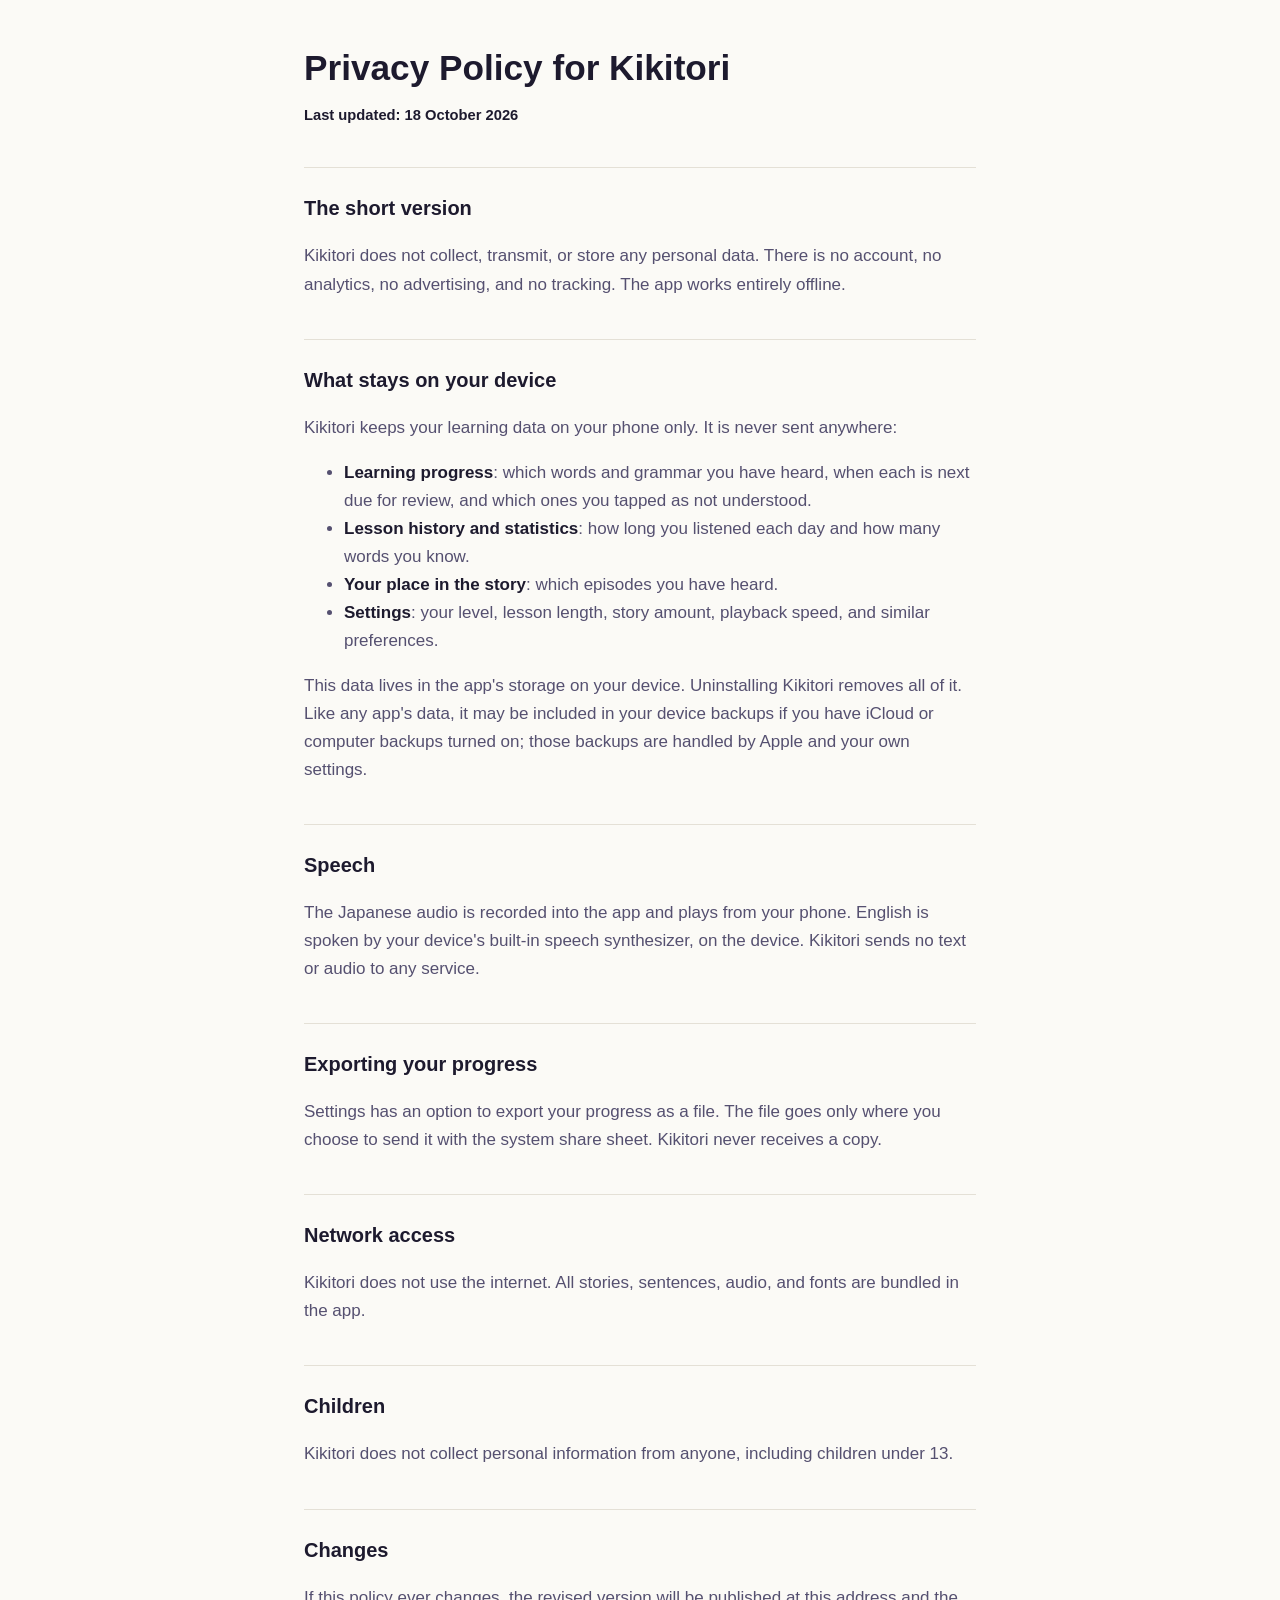
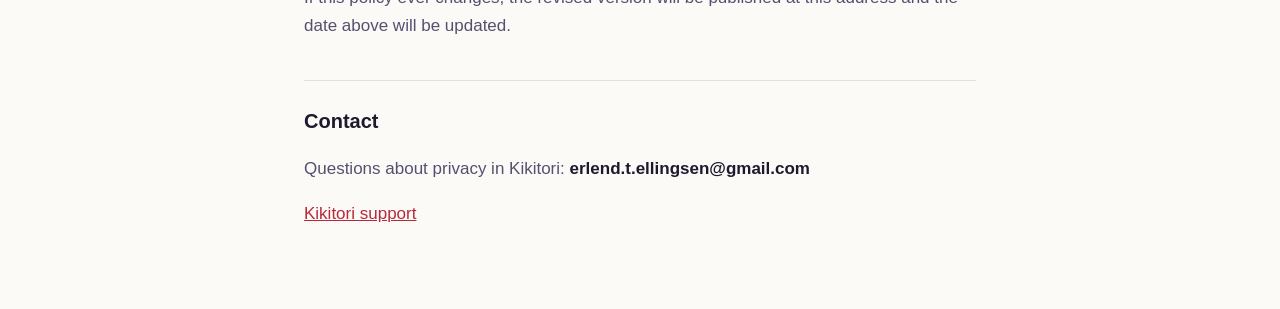
==== privacy.html @ 83e37681 "Kikitori support page and privacy policy Generated from store/site in the kikitori repo." ====
<!doctype html>
<html lang="en">
<head>
<meta charset="utf-8">
<meta name="viewport" content="width=device-width, initial-scale=1">
<title>Kikitori — Privacy Policy</title>
<link rel="stylesheet" href="style.css">
</head>
<body>
<main>
<h1>Privacy Policy for Kikitori</h1>
<p class="updated"><strong>Last updated: 18 October 2026</strong></p>
<h2>The short version</h2>
<p>Kikitori does not collect, transmit, or store any personal data. There is no account, no analytics, no advertising, and no tracking. The app works entirely offline.</p>
<h2>What stays on your device</h2>
<p>Kikitori keeps your learning data on your phone only. It is never sent anywhere:</p>
<ul>
  <li><strong>Learning progress</strong>: which words and grammar you have heard, when each is next due for review, and which ones you tapped as not understood.</li>
  <li><strong>Lesson history and statistics</strong>: how long you listened each day and how many words you know.</li>
  <li><strong>Your place in the story</strong>: which episodes you have heard.</li>
  <li><strong>Settings</strong>: your level, lesson length, story amount, playback speed, and similar preferences.</li>
</ul>
<p>This data lives in the app's storage on your device. Uninstalling Kikitori removes all of it. Like any app's data, it may be included in your device backups if you have iCloud or computer backups turned on; those backups are handled by Apple and your own settings.</p>
<h2>Speech</h2>
<p>The Japanese audio is recorded into the app and plays from your phone. English is spoken by your device's built-in speech synthesizer, on the device. Kikitori sends no text or audio to any service.</p>
<h2>Exporting your progress</h2>
<p>Settings has an option to export your progress as a file. The file goes only where you choose to send it with the system share sheet. Kikitori never receives a copy.</p>
<h2>Network access</h2>
<p>Kikitori does not use the internet. All stories, sentences, audio, and fonts are bundled in the app.</p>
<h2>Children</h2>
<p>Kikitori does not collect personal information from anyone, including children under 13.</p>
<h2>Changes</h2>
<p>If this policy ever changes, the revised version will be published at this address and the date above will be updated.</p>
<h2>Contact</h2>
<p>Questions about privacy in Kikitori: <strong>erlend.t.ellingsen@gmail.com</strong> </p>
<p><a href="./">Kikitori support</a></p>
</main>
</body>
</html>
---- style.css ----
:root {
  --bg: #fbfaf6; --fg: #1d1a2e; --muted: #555070; --accent: #b8283a; --rule: #e4e0d6;
  color-scheme: light dark;
}
@media (prefers-color-scheme: dark) {
  :root { --bg: #0d0b1f; --fg: #f4e7c3; --muted: #b9b3d9; --accent: #ffb35c; --rule: #2d2858; }
}
body {
  margin: 0; background: var(--bg); color: var(--fg);
  font: 17px/1.65 -apple-system, BlinkMacSystemFont, "Segoe UI", "Hiragino Sans", "Noto Sans JP", sans-serif;
}
main { max-width: 42rem; margin: 0 auto; padding: 48px 20px 64px; }
h1 { font-size: 2.2rem; line-height: 1.15; margin: 0 0 .3em; }
h2 { font-size: 1.25rem; margin: 2em 0 .4em; padding-top: 1.2em; border-top: 1px solid var(--rule); }
h3 { font-size: 1.02rem; margin: 1.4em 0 .2em; }
p, li { color: var(--muted); }
strong { color: var(--fg); }
a { color: var(--accent); }
.lede { font-size: 1.12rem; }
.updated { font-size: .92rem; }
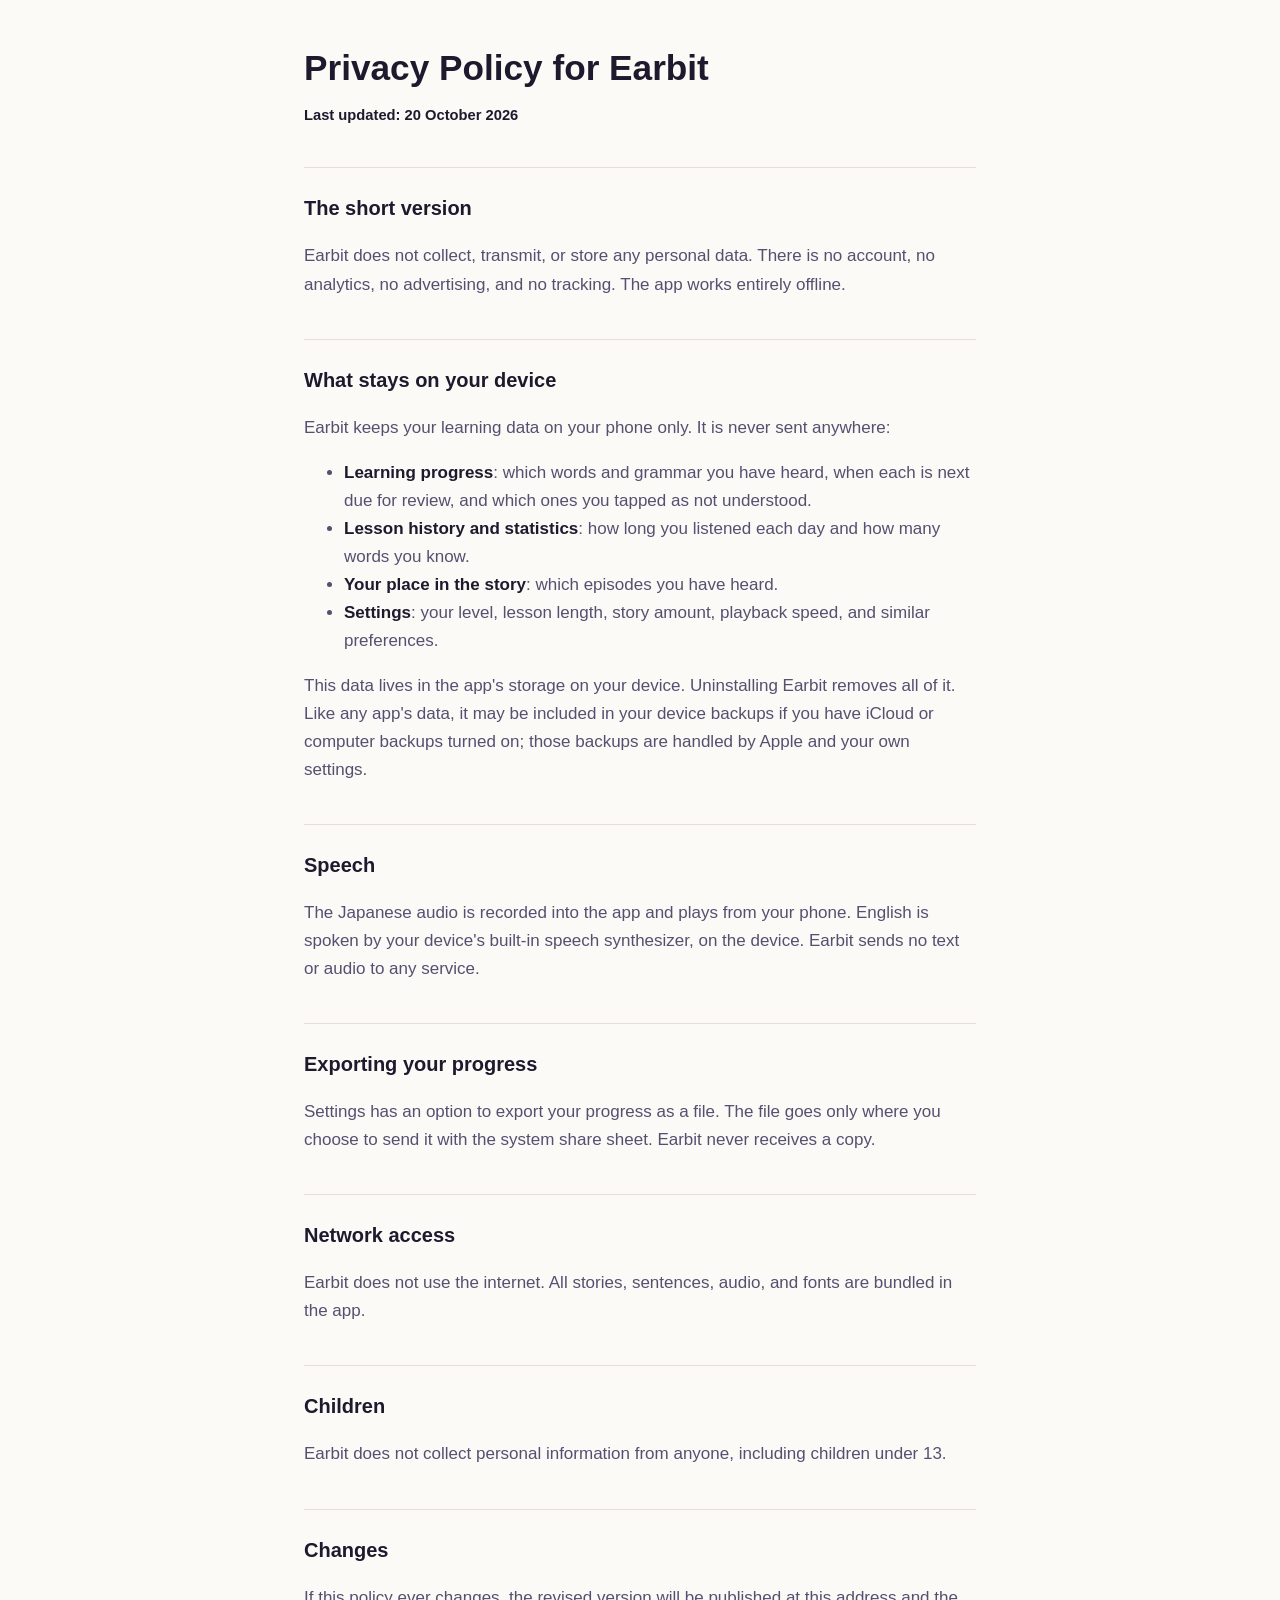
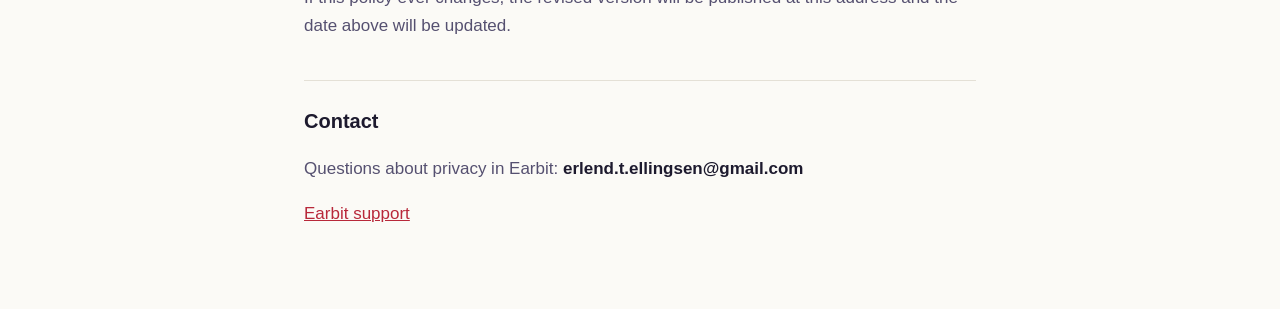
==== commit 7ac7e3a9: "Earbit: support page and privacy policy (renamed from Kikitori)" ====
--- a/privacy.html
+++ b/privacy.html
@@ -3,37 +3,37 @@
 <head>
 <meta charset="utf-8">
 <meta name="viewport" content="width=device-width, initial-scale=1">
-<title>Kikitori — Privacy Policy</title>
+<title>Earbit — Privacy Policy</title>
 <link rel="stylesheet" href="style.css">
 </head>
 <body>
 <main>
-<h1>Privacy Policy for Kikitori</h1>
-<p class="updated"><strong>Last updated: 18 October 2026</strong></p>
+<h1>Privacy Policy for Earbit</h1>
+<p class="updated"><strong>Last updated: 20 October 2026</strong></p>
 <h2>The short version</h2>
-<p>Kikitori does not collect, transmit, or store any personal data. There is no account, no analytics, no advertising, and no tracking. The app works entirely offline.</p>
+<p>Earbit does not collect, transmit, or store any personal data. There is no account, no analytics, no advertising, and no tracking. The app works entirely offline.</p>
 <h2>What stays on your device</h2>
-<p>Kikitori keeps your learning data on your phone only. It is never sent anywhere:</p>
+<p>Earbit keeps your learning data on your phone only. It is never sent anywhere:</p>
 <ul>
   <li><strong>Learning progress</strong>: which words and grammar you have heard, when each is next due for review, and which ones you tapped as not understood.</li>
   <li><strong>Lesson history and statistics</strong>: how long you listened each day and how many words you know.</li>
   <li><strong>Your place in the story</strong>: which episodes you have heard.</li>
   <li><strong>Settings</strong>: your level, lesson length, story amount, playback speed, and similar preferences.</li>
 </ul>
-<p>This data lives in the app's storage on your device. Uninstalling Kikitori removes all of it. Like any app's data, it may be included in your device backups if you have iCloud or computer backups turned on; those backups are handled by Apple and your own settings.</p>
+<p>This data lives in the app's storage on your device. Uninstalling Earbit removes all of it. Like any app's data, it may be included in your device backups if you have iCloud or computer backups turned on; those backups are handled by Apple and your own settings.</p>
 <h2>Speech</h2>
-<p>The Japanese audio is recorded into the app and plays from your phone. English is spoken by your device's built-in speech synthesizer, on the device. Kikitori sends no text or audio to any service.</p>
+<p>The Japanese audio is recorded into the app and plays from your phone. English is spoken by your device's built-in speech synthesizer, on the device. Earbit sends no text or audio to any service.</p>
 <h2>Exporting your progress</h2>
-<p>Settings has an option to export your progress as a file. The file goes only where you choose to send it with the system share sheet. Kikitori never receives a copy.</p>
+<p>Settings has an option to export your progress as a file. The file goes only where you choose to send it with the system share sheet. Earbit never receives a copy.</p>
 <h2>Network access</h2>
-<p>Kikitori does not use the internet. All stories, sentences, audio, and fonts are bundled in the app.</p>
+<p>Earbit does not use the internet. All stories, sentences, audio, and fonts are bundled in the app.</p>
 <h2>Children</h2>
-<p>Kikitori does not collect personal information from anyone, including children under 13.</p>
+<p>Earbit does not collect personal information from anyone, including children under 13.</p>
 <h2>Changes</h2>
 <p>If this policy ever changes, the revised version will be published at this address and the date above will be updated.</p>
 <h2>Contact</h2>
-<p>Questions about privacy in Kikitori: <strong>erlend.t.ellingsen@gmail.com</strong> </p>
-<p><a href="./">Kikitori support</a></p>
+<p>Questions about privacy in Earbit: <strong>erlend.t.ellingsen@gmail.com</strong> </p>
+<p><a href="./">Earbit support</a></p>
 </main>
 </body>
 </html>
